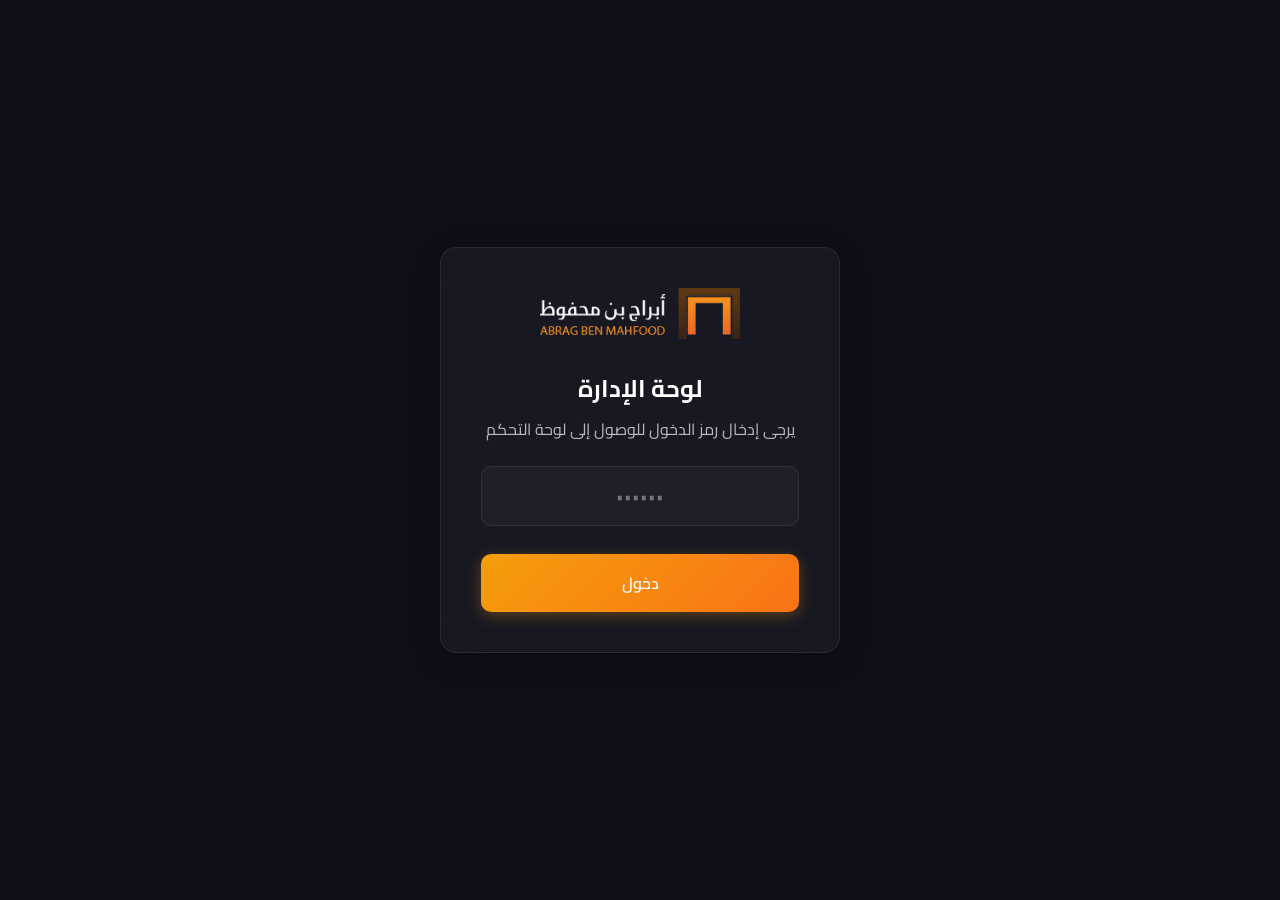
==== admin.html @ 4d121338 "first commit." ====
<!DOCTYPE html>
<html lang="ar" dir="rtl">
<head>
  <meta charset="UTF-8" />
  <meta name="viewport" content="width=device-width, initial-scale=1.0" />
  <title>لوحة الإدارة - الاقتراحات والشكاوى</title>
  <meta name="description" content="لوحة تحكم إدارة الاقتراحات والشكاوى" />
  <link rel="stylesheet" href="css/style.css" />
  <link rel="icon" href="data:image/svg+xml,<svg xmlns=%22http://www.w3.org/2000/svg%22 viewBox=%220 0 100 100%22><text y=%22.9em%22 font-size=%2290%22>⚙️</text></svg>" />
</head>
<body>
  <!-- Auth Gate -->
  <div class="auth-gate" id="authGate">
    <div class="glass auth-card">
      <img src="logo.png" alt="الشعار" class="logo" />
      <h2>لوحة الإدارة</h2>
      <p>يرجى إدخال رمز الدخول للوصول إلى لوحة التحكم</p>
      <input type="password" class="auth-input" id="accessCode" placeholder="••••••" maxlength="20" onkeydown="if(event.key==='Enter')checkAccess()" />
      <div id="authError" class="auth-error"></div>
      <button class="btn btn-primary" onclick="checkAccess()" style="width:100%;margin-top:16px">
        دخول
      </button>
    </div>
  </div>

  <!-- Admin Content -->
  <div class="admin-page" id="adminContent" style="display:none">
    <div class="animated-bg">
      <div class="orb"></div>
      <div class="orb"></div>
      <div class="orb"></div>
    </div>

    <div class="admin-header">
      <div class="admin-header-inner">
        <div style="display:flex;align-items:center;gap:12px">
          <img src="logo.png" alt="الشعار" class="logo" />
          <span class="admin-header-title">لوحة الإدارة</span>
        </div>
        <button class="btn btn-ghost" onclick="logout()">
          تسجيل خروج
        </button>
      </div>
    </div>

    <main class="admin-main">
      <!-- Stats -->
      <div class="stats-grid" id="statsGrid">
        <div class="stat-card total">
          <div class="stat-icon">📊</div>
          <div class="stat-number" id="statTotal">0</div>
          <div class="stat-label">المجموع الكلي</div>
        </div>
        <div class="stat-card complaints">
          <div class="stat-icon">⚠️</div>
          <div class="stat-number" id="statComplaints">0</div>
          <div class="stat-label">الشكاوى</div>
        </div>
        <div class="stat-card suggestions">
          <div class="stat-icon">💡</div>
          <div class="stat-number" id="statSuggestions">0</div>
          <div class="stat-label">الاقتراحات</div>
        </div>
      </div>

      <!-- Filters -->
      <div class="filters-bar" id="filtersBar">
        <button class="filter-btn active" data-filter="all" onclick="setFilter('all')">الكل</button>
        <button class="filter-btn" data-filter="1" onclick="setFilter('1')">الشكاوى</button>
        <button class="filter-btn" data-filter="2" onclick="setFilter('2')">الاقتراحات</button>
      </div>

      <!-- Submissions -->
      <div id="submissionsContainer">
        <div class="loading-state" id="loadingState">
          <div class="spinner spinner-lg" style="margin:0 auto 16px"></div>
          <p style="color:var(--text-muted)">جاري تحميل البيانات...</p>
        </div>
      </div>
    </main>
  </div>

  <script src="js/config.js"></script>
  <script>
    const ADMIN_CODE = 'admin123';
    let allFeeds = [];
    let currentFilter = 'all';

    function checkAccess() {
      const code = document.getElementById('accessCode').value;
      const errorEl = document.getElementById('authError');
      if (code === ADMIN_CODE) {
        document.getElementById('authGate').style.display = 'none';
        document.getElementById('adminContent').style.display = 'block';
        loadFeeds();
      } else {
        errorEl.textContent = '❌ رمز الدخول غير صحيح';
        setTimeout(() => errorEl.textContent = '', 3000);
      }
    }

    function logout() {
      document.getElementById('authGate').style.display = 'flex';
      document.getElementById('adminContent').style.display = 'none';
      document.getElementById('accessCode').value = '';
    }

    function setFilter(filter) {
      currentFilter = filter;
      document.querySelectorAll('.filter-btn').forEach(el => {
        el.classList.toggle('active', el.dataset.filter === filter);
      });
      renderSubmissions();
    }

    async function loadFeeds() {
      const container = document.getElementById('submissionsContainer');
      container.innerHTML = `
        <div class="loading-state" id="loadingState">
          <div class="spinner spinner-lg" style="margin:0 auto 16px"></div>
          <p style="color:var(--text-muted)">جاري تحميل البيانات...</p>
        </div>
      `;

      try {
        const result = await supabaseRPC('get_all_feeds', { p_type: null });
        if (result.code === 200) {
          allFeeds = result.data || [];
          renderStats();
          renderSubmissions();
        } else {
          container.innerHTML = `<div class="empty-state"><div class="empty-icon">⚠️</div><h3>خطأ في تحميل البيانات</h3><p>${result.message || 'حاول مرة أخرى'}</p></div>`;
        }
      } catch (err) {
        container.innerHTML = `<div class="empty-state"><div class="empty-icon">⚠️</div><h3>تعذر الاتصال بالخادم</h3><p>تحقق من اتصالك بالإنترنت وحاول مرة أخرى</p></div>`;
      }
    }

    function renderStats() {
      const total = allFeeds.length;
      const complaints = allFeeds.filter(f => f.type === 1).length;
      const suggestions = allFeeds.filter(f => f.type === 2).length;

      document.getElementById('statTotal').textContent = total;
      document.getElementById('statComplaints').textContent = complaints;
      document.getElementById('statSuggestions').textContent = suggestions;
    }

    function renderSubmissions() {
      const container = document.getElementById('submissionsContainer');
      let filtered = allFeeds;
      if (currentFilter !== 'all') {
        filtered = allFeeds.filter(f => f.type === parseInt(currentFilter));
      }

      if (filtered.length === 0) {
        const emptyMsg = currentFilter === 'all' ? 'لا توجد أي مشاركات بعد' : (currentFilter === '1' ? 'لا توجد شكاوى' : 'لا توجد اقتراحات');
        container.innerHTML = `
          <div class="empty-state">
            <div class="empty-icon">📭</div>
            <h3>${emptyMsg}</h3>
            <p>عندما يقوم المستخدمون بإرسال مشاركات، ستظهر هنا</p>
          </div>
        `;
        return;
      }

      container.innerHTML = '<div class="submissions-list" id="submissionsList"></div>';
      const list = document.getElementById('submissionsList');

      filtered.forEach(feed => {
        const date = new Date(feed.created_at).toLocaleDateString('ar-SA', {
          year: 'numeric', month: 'long', day: 'numeric',
          hour: '2-digit', minute: '2-digit'
        });
        const typeLabel = feed.type === 1 ? 'شكوى' : 'اقتراح';
        const badgeClass = feed.type === 1 ? 'badge-complaint' : 'badge-suggestion';
        const badgeIcon = feed.type === 1 ? '⚠️' : '💡';
        const shortId = feed.id ? feed.id.substring(0, 8) + '...' : '';

        const card = document.createElement('div');
        card.className = 'submission-card';
        card.innerHTML = `
          <div class="submission-header">
            <div style="display:flex;align-items:center;gap:8px;flex-wrap:wrap">
              <span class="badge ${badgeClass}">${badgeIcon} ${typeLabel}</span>
              <span class="submission-date">📅 ${date}</span>
            </div>
            <span class="submission-id">🆔 ${shortId}</span>
          </div>
          <div class="submission-content">${escapeHtml(feed.content)}</div>
        `;
        list.appendChild(card);
      });
    }

    function escapeHtml(text) {
      const div = document.createElement('div');
      div.textContent = text;
      return div.innerHTML;
    }
  </script>
</body>
</html>
---- css/style.css ----
@import url('https://fonts.googleapis.com/css2?family=Cairo:wght@300;400;500;600;700;800&family=Inter:wght@300;400;500;600;700&display=swap');

:root {
  --bg-primary: #0f0f1a;
  --bg-secondary: #1a1a2e;
  --bg-card: rgba(255, 255, 255, 0.04);
  --bg-card-hover: rgba(255, 255, 255, 0.08);
  --text-primary: #ffffff;
  --text-secondary: rgba(255, 255, 255, 0.7);
  --text-muted: rgba(255, 255, 255, 0.4);
  --gradient-primary: linear-gradient(135deg, #f59e0b, #f97316);
  --gradient-secondary: linear-gradient(135deg, #f97316, #ef4444);
  --gradient-dark: linear-gradient(135deg, #3e2723, #5d4037);
  --border-color: rgba(255, 255, 255, 0.08);
  --border-active: rgba(245, 158, 11, 0.5);
  --success: #10b981;
  --error: #ef4444;
  --warning: #f59e0b;
  --radius: 16px;
  --radius-sm: 10px;
  --radius-xs: 6px;
  --shadow: 0 8px 32px rgba(0, 0, 0, 0.3);
  --shadow-lg: 0 16px 48px rgba(0, 0, 0, 0.5);
  --transition: 0.3s cubic-bezier(0.4, 0, 0.2, 1);
}

*, *::before, *::after {
  margin: 0;
  padding: 0;
  box-sizing: border-box;
}

html {
  scroll-behavior: smooth;
}

body {
  font-family: 'Cairo', 'Inter', sans-serif;
  background: var(--bg-primary);
  color: var(--text-primary);
  min-height: 100vh;
  line-height: 1.6;
  direction: rtl;
}

body.en {
  direction: ltr;
  font-family: 'Inter', 'Cairo', sans-serif;
}

a {
  text-decoration: none;
  color: inherit;
}

/* ========== ANIMATED BACKGROUND ========== */
.animated-bg {
  position: fixed;
  top: 0;
  left: 0;
  right: 0;
  bottom: 0;
  overflow: hidden;
  z-index: -1;
  pointer-events: none;
}

.animated-bg .orb {
  position: absolute;
  border-radius: 50%;
  filter: blur(80px);
  opacity: 0.15;
  animation: orbFloat 20s ease-in-out infinite;
}

.animated-bg .orb:nth-child(1) {
  width: 400px;
  height: 400px;
  background: #f59e0b;
  top: -10%;
  right: -10%;
  animation-delay: 0s;
}

.animated-bg .orb:nth-child(2) {
  width: 300px;
  height: 300px;
  background: #f97316;
  bottom: -5%;
  left: -5%;
  animation-delay: -7s;
}

.animated-bg .orb:nth-child(3) {
  width: 250px;
  height: 250px;
  background: #ef4444;
  top: 50%;
  left: 50%;
  transform: translate(-50%, -50%);
  animation-delay: -14s;
}

@keyframes orbFloat {
  0%, 100% { transform: translate(0, 0) scale(1); }
  25% { transform: translate(50px, -50px) scale(1.1); }
  50% { transform: translate(-30px, 30px) scale(0.9); }
  75% { transform: translate(40px, 40px) scale(1.05); }
}

/* ========== GLASS CARD ========== */
.glass {
  background: var(--bg-card);
  backdrop-filter: blur(20px);
  -webkit-backdrop-filter: blur(20px);
  border: 1px solid var(--border-color);
  border-radius: var(--radius);
  box-shadow: var(--shadow);
}

/* ========== BUTTONS ========== */
.btn {
  display: inline-flex;
  align-items: center;
  justify-content: center;
  gap: 8px;
  padding: 14px 32px;
  border: none;
  border-radius: var(--radius-sm);
  font-family: inherit;
  font-size: 1rem;
  font-weight: 600;
  cursor: pointer;
  transition: var(--transition);
  position: relative;
  overflow: hidden;
}

.btn-primary {
  background: var(--gradient-primary);
  color: #fff;
  box-shadow: 0 4px 15px rgba(245, 158, 11, 0.3);
}

.btn-primary:hover {
  transform: translateY(-2px);
  box-shadow: 0 8px 25px rgba(245, 158, 11, 0.4);
}

.btn-primary:active {
  transform: translateY(0);
}

.btn-primary:disabled {
  opacity: 0.5;
  cursor: not-allowed;
  transform: none;
}

.btn-secondary {
  background: var(--bg-card);
  color: var(--text-primary);
  border: 1px solid var(--border-color);
}

.btn-secondary:hover {
  background: var(--bg-card-hover);
  border-color: var(--border-active);
}

.btn-ghost {
  background: transparent;
  color: var(--text-secondary);
  padding: 8px 16px;
}

.btn-ghost:hover {
  color: var(--text-primary);
  background: var(--bg-card);
}

/* ========== LOADING SPINNER ========== */
.spinner {
  width: 20px;
  height: 20px;
  border: 2px solid rgba(255, 255, 255, 0.3);
  border-top-color: #fff;
  border-radius: 50%;
  animation: spin 0.6s linear infinite;
}

.spinner-lg {
  width: 40px;
  height: 40px;
  border-width: 3px;
}

@keyframes spin {
  to { transform: rotate(360deg); }
}

/* ========== TOAST / NOTIFICATION ========== */
.toast-container {
  position: fixed;
  top: 24px;
  left: 50%;
  transform: translateX(-50%);
  z-index: 1000;
  display: flex;
  flex-direction: column;
  gap: 12px;
  align-items: center;
  pointer-events: none;
}

.toast {
  padding: 16px 24px;
  border-radius: var(--radius-sm);
  background: var(--bg-secondary);
  border: 1px solid var(--border-color);
  backdrop-filter: blur(20px);
  box-shadow: var(--shadow-lg);
  display: flex;
  align-items: center;
  gap: 12px;
  font-weight: 500;
  pointer-events: auto;
  animation: toastIn 0.4s cubic-bezier(0.4, 0, 0.2, 1);
  min-width: 300px;
  justify-content: center;
}

.toast.success {
  border-color: rgba(16, 185, 129, 0.4);
}

.toast.success .toast-icon {
  color: var(--success);
}

.toast.error {
  border-color: rgba(239, 68, 68, 0.4);
}

.toast.error .toast-icon {
  color: var(--error);
}

.toast-icon {
  font-size: 1.25rem;
  flex-shrink: 0;
}

@keyframes toastIn {
  from {
    opacity: 0;
    transform: translateY(-20px) scale(0.95);
  }
  to {
    opacity: 1;
    transform: translateY(0) scale(1);
  }
}

/* ========== MODAL ========== */
.modal-overlay {
  position: fixed;
  top: 0;
  left: 0;
  right: 0;
  bottom: 0;
  background: rgba(0, 0, 0, 0.7);
  backdrop-filter: blur(8px);
  display: flex;
  align-items: center;
  justify-content: center;
  z-index: 100;
  opacity: 0;
  visibility: hidden;
  transition: var(--transition);
}

.modal-overlay.active {
  opacity: 1;
  visibility: visible;
}

.modal {
  background: var(--bg-secondary);
  border: 1px solid var(--border-color);
  border-radius: var(--radius);
  padding: 40px;
  max-width: 480px;
  width: 90%;
  text-align: center;
  box-shadow: var(--shadow-lg);
  transform: scale(0.9);
  transition: var(--transition);
}

.modal-overlay.active .modal {
  transform: scale(1);
}

.modal-icon {
  width: 80px;
  height: 80px;
  border-radius: 50%;
  display: flex;
  align-items: center;
  justify-content: center;
  margin: 0 auto 20px;
  font-size: 2.5rem;
}

.modal-icon.success {
  background: rgba(16, 185, 129, 0.15);
  color: var(--success);
}

.modal h2 {
  font-size: 1.5rem;
  margin-bottom: 8px;
}

.modal p {
  color: var(--text-secondary);
  margin-bottom: 24px;
  font-size: 0.95rem;
}

/* ========== BADGES ========== */
.badge {
  display: inline-flex;
  align-items: center;
  gap: 6px;
  padding: 4px 12px;
  border-radius: 100px;
  font-size: 0.8rem;
  font-weight: 600;
}

.badge-complaint {
  background: rgba(239, 68, 68, 0.15);
  color: #fca5a5;
}

.badge-suggestion {
  background: rgba(16, 185, 129, 0.15);
  color: #6ee7b7;
}

/* ========== FORM ELEMENTS ========== */
.form-group {
  margin-bottom: 20px;
}

.form-label {
  display: block;
  font-weight: 600;
  margin-bottom: 8px;
  font-size: 0.9rem;
  color: var(--text-secondary);
}

.form-textarea {
  width: 100%;
  padding: 16px;
  background: rgba(255, 255, 255, 0.03);
  border: 1px solid var(--border-color);
  border-radius: var(--radius-sm);
  color: var(--text-primary);
  font-family: inherit;
  font-size: 1rem;
  resize: vertical;
  min-height: 140px;
  transition: var(--transition);
  outline: none;
}

.form-textarea:focus {
  border-color: var(--border-active);
  box-shadow: 0 0 0 3px rgba(245, 158, 11, 0.1);
  background: rgba(255, 255, 255, 0.05);
}

.form-textarea::placeholder {
  color: var(--text-muted);
}

.char-count {
  text-align: left;
  font-size: 0.8rem;
  color: var(--text-muted);
  margin-top: 6px;
}

.char-count.over {
  color: var(--error);
}

/* ========== TYPE TOGGLE ========== */
.type-toggle {
  display: flex;
  gap: 12px;
  margin-bottom: 24px;
}

.type-toggle .type-option {
  flex: 1;
  padding: 16px;
  border: 1px solid var(--border-color);
  border-radius: var(--radius-sm);
  background: rgba(255, 255, 255, 0.02);
  cursor: pointer;
  text-align: center;
  transition: var(--transition);
  font-family: inherit;
  font-weight: 600;
  color: var(--text-secondary);
  display: flex;
  flex-direction: column;
  align-items: center;
  gap: 8px;
}

.type-toggle .type-option .type-icon {
  font-size: 1.5rem;
  transition: var(--transition);
}

.type-toggle .type-option:hover {
  background: rgba(255, 255, 255, 0.05);
  border-color: rgba(255, 255, 255, 0.15);
}

.type-toggle .type-option.active {
  border-color: transparent;
  background: rgba(245, 158, 11, 0.1);
  color: var(--text-primary);
}

.type-toggle .type-option.active.complaint {
  background: rgba(239, 68, 68, 0.1);
  border-color: rgba(239, 68, 68, 0.3);
}

.type-toggle .type-option.active.suggestion {
  background: rgba(16, 185, 129, 0.1);
  border-color: rgba(16, 185, 129, 0.3);
}

/* ========== PUBLIC PAGE ========== */
.public-page {
  min-height: 100vh;
  display: flex;
  flex-direction: column;
  align-items: center;
  padding: 20px;
}

.public-header {
  text-align: center;
  padding: 40px 20px 20px;
}

.public-header .logo {
  max-width: 240px;
  height: auto;
  margin-bottom: 16px;
}

.public-header h1 {
  font-size: clamp(1.5rem, 4vw, 2rem);
  font-weight: 700;
  margin-bottom: 8px;
}

.public-header p {
  color: var(--text-secondary);
  font-size: clamp(0.9rem, 2vw, 1.05rem);
}

.public-form-container {
  width: 100%;
  max-width: 560px;
  margin: 20px auto;
}

.feedback-card {
  padding: 36px;
}

/* ========== ADMIN PAGE ========== */
.admin-page {
  min-height: 100vh;
}

.admin-header {
  background: rgba(15, 15, 26, 0.95);
  backdrop-filter: blur(20px);
  border-bottom: 1px solid var(--border-color);
  padding: 16px 24px;
  position: sticky;
  top: 0;
  z-index: 50;
}

.admin-header-inner {
  max-width: 1200px;
  margin: 0 auto;
  display: flex;
  align-items: center;
  justify-content: space-between;
}

.admin-header .logo {
  height: 40px;
  width: auto;
}

.admin-header-left {
  display: flex;
  align-items: center;
  gap: 16px;
}

.admin-header-title {
  font-size: 1.2rem;
  font-weight: 700;
}

.admin-main {
  max-width: 1200px;
  margin: 0 auto;
  padding: 32px 24px;
}

/* Stats */
.stats-grid {
  display: grid;
  grid-template-columns: repeat(auto-fit, minmax(200px, 1fr));
  gap: 16px;
  margin-bottom: 32px;
}

.stat-card {
  padding: 24px;
  border-radius: var(--radius-sm);
  background: var(--bg-card);
  border: 1px solid var(--border-color);
  transition: var(--transition);
}

.stat-card:hover {
  background: var(--bg-card-hover);
  transform: translateY(-2px);
}

.stat-card .stat-icon {
  font-size: 1.5rem;
  margin-bottom: 12px;
  display: inline-block;
}

.stat-card .stat-number {
  font-size: 2rem;
  font-weight: 800;
  line-height: 1.2;
}

.stat-card .stat-label {
  color: var(--text-secondary);
  font-size: 0.9rem;
  font-weight: 500;
}

.stat-card.total {
  border-color: rgba(245, 158, 11, 0.3);
}

.stat-card.complaints {
  border-color: rgba(239, 68, 68, 0.3);
}

.stat-card.suggestions {
  border-color: rgba(16, 185, 129, 0.3);
}

/* Filters */
.filters-bar {
  display: flex;
  gap: 12px;
  margin-bottom: 24px;
  flex-wrap: wrap;
}

.filter-btn {
  padding: 10px 20px;
  border: 1px solid var(--border-color);
  border-radius: 100px;
  background: transparent;
  color: var(--text-secondary);
  cursor: pointer;
  font-family: inherit;
  font-size: 0.9rem;
  font-weight: 500;
  transition: var(--transition);
}

.filter-btn:hover {
  color: var(--text-primary);
  background: var(--bg-card);
}

.filter-btn.active {
  background: var(--gradient-primary);
  border-color: transparent;
  color: #fff;
}

/* Submissions */
.submissions-list {
  display: flex;
  flex-direction: column;
  gap: 12px;
}

.submission-card {
  padding: 20px 24px;
  border-radius: var(--radius-sm);
  background: var(--bg-card);
  border: 1px solid var(--border-color);
  transition: var(--transition);
}

.submission-card:hover {
  background: var(--bg-card-hover);
  border-color: rgba(255, 255, 255, 0.12);
}

.submission-header {
  display: flex;
  align-items: center;
  justify-content: space-between;
  gap: 12px;
  margin-bottom: 8px;
  flex-wrap: wrap;
}

.submission-date {
  font-size: 0.82rem;
  color: var(--text-muted);
  display: flex;
  align-items: center;
  gap: 6px;
}

.submission-id {
  font-size: 0.75rem;
  color: var(--text-muted);
  font-family: 'Inter', monospace;
  letter-spacing: 0.5px;
}

.submission-content {
  font-size: 1rem;
  line-height: 1.7;
  color: var(--text-secondary);
}

/* Empty state */
.empty-state {
  text-align: center;
  padding: 60px 20px;
  color: var(--text-muted);
}

.empty-state .empty-icon {
  font-size: 3rem;
  margin-bottom: 16px;
  opacity: 0.5;
}

.empty-state h3 {
  font-size: 1.2rem;
  color: var(--text-secondary);
  margin-bottom: 8px;
}

/* Loading */
.loading-state {
  text-align: center;
  padding: 60px 20px;
}

/* Auth Gate */
.auth-gate {
  min-height: 100vh;
  display: flex;
  align-items: center;
  justify-content: center;
  padding: 20px;
}

.auth-card {
  padding: 40px;
  max-width: 400px;
  width: 100%;
  text-align: center;
}

.auth-card .logo {
  max-width: 200px;
  margin-bottom: 24px;
}

.auth-card h2 {
  margin-bottom: 8px;
}

.auth-card p {
  color: var(--text-secondary);
  margin-bottom: 24px;
}

.auth-input {
  width: 100%;
  padding: 14px 16px;
  background: rgba(255, 255, 255, 0.03);
  border: 1px solid var(--border-color);
  border-radius: var(--radius-sm);
  color: var(--text-primary);
  font-family: inherit;
  font-size: 1rem;
  text-align: center;
  outline: none;
  transition: var(--transition);
  direction: ltr;
}

.auth-input:focus {
  border-color: var(--border-active);
  box-shadow: 0 0 0 3px rgba(245, 158, 11, 0.1);
}

.auth-error {
  color: var(--error);
  font-size: 0.9rem;
  margin-top: 12px;
}

/* ========== RESPONSIVE ========== */
@media (max-width: 640px) {
  .public-page {
    padding: 12px;
  }

  .feedback-card {
    padding: 24px 20px;
  }

  .type-toggle {
    flex-direction: column;
    gap: 8px;
  }

  .admin-main {
    padding: 20px 12px;
  }

  .stats-grid {
    grid-template-columns: 1fr 1fr;
  }

  .admin-header-inner {
    flex-wrap: wrap;
    gap: 8px;
  }

  .modal {
    padding: 28px 20px;
  }

  .submission-header {
    flex-direction: column;
    align-items: flex-start;
  }

  .filters-bar {
    flex-wrap: nowrap;
    overflow-x: auto;
    padding-bottom: 4px;
    -webkit-overflow-scrolling: touch;
  }

  .filter-btn {
    white-space: nowrap;
    flex-shrink: 0;
  }
}

@media (max-width: 400px) {
  .stats-grid {
    grid-template-columns: 1fr;
  }

  .public-header .logo {
    max-width: 180px;
  }
}

/* ========== SCROLLBAR ========== */
::-webkit-scrollbar {
  width: 6px;
  height: 6px;
}

::-webkit-scrollbar-track {
  background: transparent;
}

::-webkit-scrollbar-thumb {
  background: rgba(255, 255, 255, 0.1);
  border-radius: 10px;
}

::-webkit-scrollbar-thumb:hover {
  background: rgba(255, 255, 255, 0.2);
}
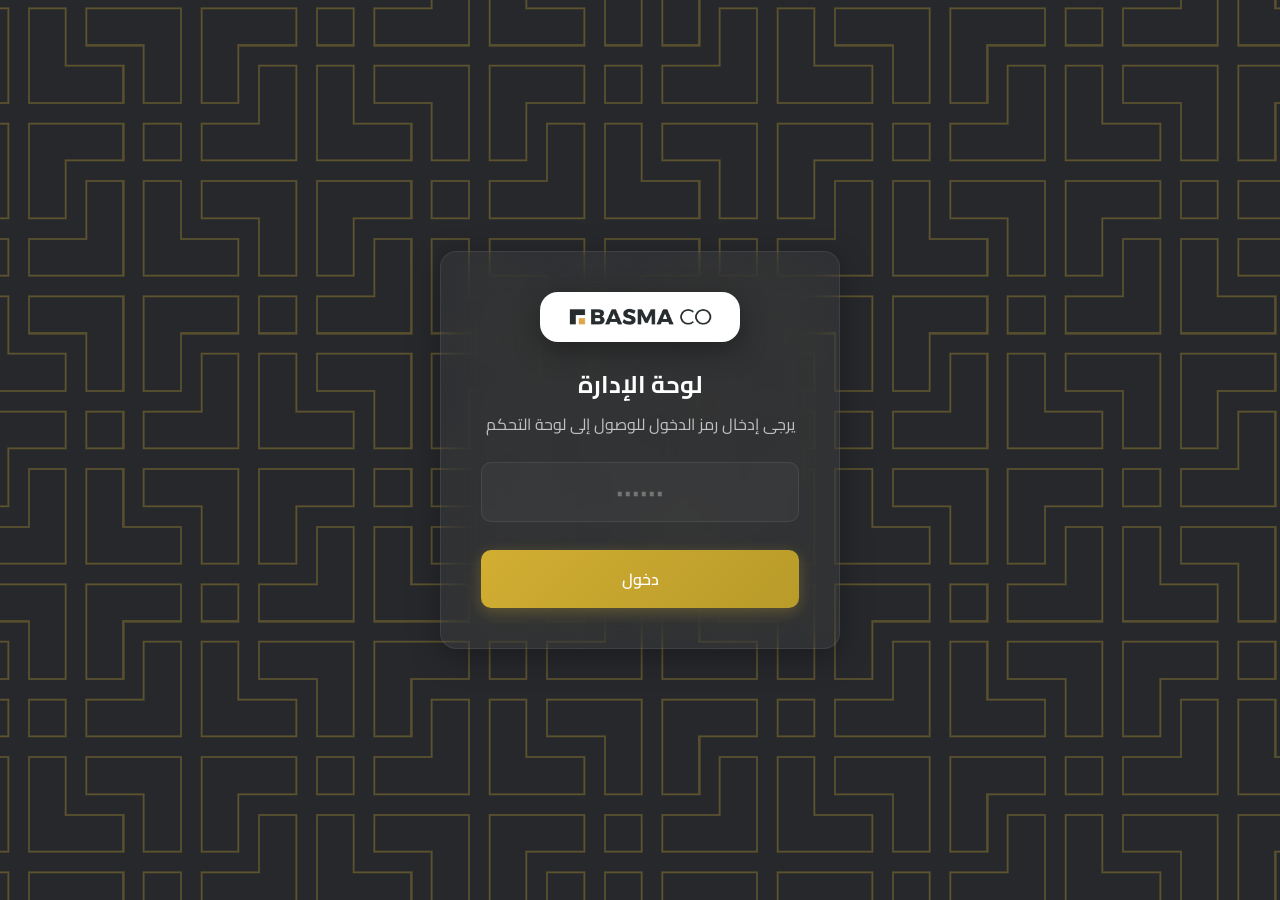
==== commit 3abfae2e: "fixed not go to admin page." ====
--- a/admin.html
+++ b/admin.html
@@ -3,16 +3,19 @@
 <head>
   <meta charset="UTF-8" />
   <meta name="viewport" content="width=device-width, initial-scale=1.0" />
-  <title>لوحة الإدارة - الاقتراحات والشكاوى</title>
-  <meta name="description" content="لوحة تحكم إدارة الاقتراحات والشكاوى" />
+  <title>لوحة الإدارة - الاقتراحات والملاحظات</title>
+  <meta name="description" content="لوحة تحكم إدارة الاقتراحات والملاحظات" />
   <link rel="stylesheet" href="css/style.css" />
   <link rel="icon" href="data:image/svg+xml,<svg xmlns=%22http://www.w3.org/2000/svg%22 viewBox=%220 0 100 100%22><text y=%22.9em%22 font-size=%2290%22>⚙️</text></svg>" />
+
 </head>
 <body>
   <!-- Auth Gate -->
   <div class="auth-gate" id="authGate">
     <div class="glass auth-card">
-      <img src="logo.png" alt="الشعار" class="logo" />
+      <div class="logo-box" style="margin:0 auto 24px;max-width:200px;width:100%">
+        <img src="logo.png" alt="الشعار" class="logo" />
+      </div>
       <h2>لوحة الإدارة</h2>
       <p>يرجى إدخال رمز الدخول للوصول إلى لوحة التحكم</p>
       <input type="password" class="auth-input" id="accessCode" placeholder="••••••" maxlength="20" onkeydown="if(event.key==='Enter')checkAccess()" />
@@ -34,12 +37,19 @@
     <div class="admin-header">
       <div class="admin-header-inner">
         <div style="display:flex;align-items:center;gap:12px">
-          <img src="logo.png" alt="الشعار" class="logo" />
+          <div class="logo-box logo-box-sm">
+            <img src="logo.png" alt="الشعار" class="logo" />
+          </div>
           <span class="admin-header-title">لوحة الإدارة</span>
         </div>
-        <button class="btn btn-ghost" onclick="logout()">
-          تسجيل خروج
-        </button>
+        <div style="display:flex;align-items:center;gap:8px">
+          <button class="btn btn-ghost" onclick="openSettings()">
+            ⚙️ الإعدادات
+          </button>
+          <button class="btn btn-ghost" onclick="logout()">
+            تسجيل خروج
+          </button>
+        </div>
       </div>
     </div>
 
@@ -54,7 +64,7 @@
         <div class="stat-card complaints">
           <div class="stat-icon">⚠️</div>
           <div class="stat-number" id="statComplaints">0</div>
-          <div class="stat-label">الشكاوى</div>
+          <div class="stat-label">الملاحظات</div>
         </div>
         <div class="stat-card suggestions">
           <div class="stat-icon">💡</div>
@@ -63,11 +73,44 @@
         </div>
       </div>
 
+      <!-- Export Actions -->
+      <div class="export-bar" id="exportBar">
+        <button class="btn btn-primary" onclick="exportPDF('all')">
+          <svg width="18" height="18" viewBox="0 0 24 24" fill="none" stroke="currentColor" stroke-width="2" stroke-linecap="round" stroke-linejoin="round"><path d="M14 2H6a2 2 0 0 0-2 2v16a2 2 0 0 0 2 2h12a2 2 0 0 0 2-2V8z"/><polyline points="14 2 14 8 20 8"/><line x1="16" y1="13" x2="8" y2="13"/><line x1="16" y1="17" x2="8" y2="17"/></svg>
+          PDF للكل
+        </button>
+        <button class="btn btn-secondary export-complaint" onclick="exportPDF(1)">
+          <svg width="18" height="18" viewBox="0 0 24 24" fill="none" stroke="currentColor" stroke-width="2" stroke-linecap="round" stroke-linejoin="round"><path d="M14 2H6a2 2 0 0 0-2 2v16a2 2 0 0 0 2 2h12a2 2 0 0 0 2-2V8z"/><polyline points="14 2 14 8 20 8"/><line x1="16" y1="13" x2="8" y2="13"/><line x1="16" y1="17" x2="8" y2="17"/></svg>
+          PDF الملاحظات
+        </button>
+        <button class="btn btn-secondary export-suggestion" onclick="exportPDF(2)">
+          <svg width="18" height="18" viewBox="0 0 24 24" fill="none" stroke="currentColor" stroke-width="2" stroke-linecap="round" stroke-linejoin="round"><path d="M14 2H6a2 2 0 0 0-2 2v16a2 2 0 0 0 2 2h12a2 2 0 0 0 2-2V8z"/><polyline points="14 2 14 8 20 8"/><line x1="16" y1="13" x2="8" y2="13"/><line x1="16" y1="17" x2="8" y2="17"/></svg>
+          PDF الاقتراحات
+        </button>
+        <button class="btn btn-secondary" onclick="printReport('all')">
+          <svg width="18" height="18" viewBox="0 0 24 24" fill="none" stroke="currentColor" stroke-width="2" stroke-linecap="round" stroke-linejoin="round"><polyline points="6 9 6 2 18 2 18 9"/><path d="M6 18H4a2 2 0 0 1-2-2v-5a2 2 0 0 1 2-2h16a2 2 0 0 1 2 2v5a2 2 0 0 1-2 2h-2"/><rect x="6" y="14" width="12" height="8"/></svg>
+          طباعة
+        </button>
+      </div>
+
       <!-- Filters -->
       <div class="filters-bar" id="filtersBar">
         <button class="filter-btn active" data-filter="all" onclick="setFilter('all')">الكل</button>
-        <button class="filter-btn" data-filter="1" onclick="setFilter('1')">الشكاوى</button>
+        <button class="filter-btn" data-filter="1" onclick="setFilter('1')">الملاحظات</button>
         <button class="filter-btn" data-filter="2" onclick="setFilter('2')">الاقتراحات</button>
+      </div>
+
+      <!-- Date Filter -->
+      <div class="date-filter-bar">
+        <div class="date-field">
+          <label for="filterFrom">من تاريخ</label>
+          <input type="date" id="filterFrom" onchange="applyDateFilter()" />
+        </div>
+        <div class="date-field">
+          <label for="filterTo">إلى تاريخ</label>
+          <input type="date" id="filterTo" onchange="applyDateFilter()" />
+        </div>
+        <button class="filter-btn date-clear" onclick="clearDateFilter()">✕ مسح الفلترة</button>
       </div>
 
       <!-- Submissions -->
@@ -80,19 +123,61 @@
     </main>
   </div>
 
+  <!-- Settings Modal -->
+  <div class="modal-overlay" id="settingsModal">
+    <div class="modal" style="text-align:right;max-width:520px">
+      <h2 style="margin-bottom:20px">⚙️ الإعدادات</h2>
+
+      <div class="form-group">
+        <label class="form-label">البريد الإلكتروني للإشعارات</label>
+        <input type="email" class="auth-input" id="settingEmail" placeholder="admin@example.com" style="text-align:right;direction:rtl" />
+      </div>
+
+      <div class="form-group">
+        <label class="form-label">حالة الإشعارات</label>
+        <div style="display:flex;align-items:center;gap:12px;margin-top:4px">
+          <button class="toggle-btn" id="toggleNotif" onclick="toggleNotifications()">
+            <span class="toggle-slider"></span>
+          </button>
+          <span id="toggleLabel" style="font-size:0.9rem;color:var(--text-secondary)">مفعلة</span>
+        </div>
+      </div>
+
+      <div style="display:flex;gap:12px;margin-top:24px">
+        <button class="btn btn-primary" onclick="saveSettings()" style="flex:1">💾 حفظ</button>
+        <button class="btn btn-secondary" onclick="closeSettings()">إلغاء</button>
+      </div>
+
+      <div id="settingsStatus" style="margin-top:12px;font-size:0.9rem;text-align:center"></div>
+    </div>
+  </div>
+
+  <!-- Hidden Report Container for PDF/Print -->
+  <div id="reportContainer" style="display:none"></div>
+
   <script src="js/config.js"></script>
   <script>
     const ADMIN_CODE = 'admin123';
     let allFeeds = [];
     let currentFilter = 'all';
 
+    // Auto-login check
+    if (localStorage.getItem('admin_logged_in') === 'true') {
+      showAdmin();
+    }
+
+    function showAdmin() {
+      document.getElementById('authGate').style.display = 'none';
+      document.getElementById('adminContent').style.display = 'block';
+      loadFeeds();
+    }
+
     function checkAccess() {
       const code = document.getElementById('accessCode').value;
       const errorEl = document.getElementById('authError');
       if (code === ADMIN_CODE) {
-        document.getElementById('authGate').style.display = 'none';
-        document.getElementById('adminContent').style.display = 'block';
-        loadFeeds();
+        localStorage.setItem('admin_logged_in', 'true');
+        showAdmin();
       } else {
         errorEl.textContent = '❌ رمز الدخول غير صحيح';
         setTimeout(() => errorEl.textContent = '', 3000);
@@ -100,6 +185,7 @@
     }
 
     function logout() {
+      localStorage.removeItem('admin_logged_in');
       document.getElementById('authGate').style.display = 'flex';
       document.getElementById('adminContent').style.display = 'none';
       document.getElementById('accessCode').value = '';
@@ -107,16 +193,53 @@
 
     function setFilter(filter) {
       currentFilter = filter;
-      document.querySelectorAll('.filter-btn').forEach(el => {
+      document.querySelectorAll('.filter-btn[data-filter]').forEach(el => {
         el.classList.toggle('active', el.dataset.filter === filter);
       });
       renderSubmissions();
     }
 
+    function getDateFilter() {
+      const from = document.getElementById('filterFrom').value;
+      const to = document.getElementById('filterTo').value;
+      return {
+        from: from ? new Date(from).getTime() : null,
+        to: to ? new Date(to + 'T23:59:59').getTime() : null,
+      };
+    }
+
+    function isDateFilterActive() {
+      const d = getDateFilter();
+      return d.from !== null || d.to !== null;
+    }
+
+    function filterFeedsByDate(list) {
+      const d = getDateFilter();
+      if (d.from === null && d.to === null) return list;
+      return list.filter(f => {
+        const t = new Date(f.created_at).getTime();
+        if (d.from !== null && t < d.from) return false;
+        if (d.to !== null && t > d.to) return false;
+        return true;
+      });
+    }
+
+    function applyDateFilter() {
+      renderStats();
+      renderSubmissions();
+    }
+
+    function clearDateFilter() {
+      document.getElementById('filterFrom').value = '';
+      document.getElementById('filterTo').value = '';
+      renderStats();
+      renderSubmissions();
+    }
+
     async function loadFeeds() {
       const container = document.getElementById('submissionsContainer');
       container.innerHTML = `
-        <div class="loading-state" id="loadingState">
+        <div class="loading-state">
           <div class="spinner spinner-lg" style="margin:0 auto 16px"></div>
           <p style="color:var(--text-muted)">جاري تحميل البيانات...</p>
         </div>
@@ -137,9 +260,10 @@
     }
 
     function renderStats() {
-      const total = allFeeds.length;
-      const complaints = allFeeds.filter(f => f.type === 1).length;
-      const suggestions = allFeeds.filter(f => f.type === 2).length;
+      const scoped = filterFeedsByDate(allFeeds);
+      const total = scoped.length;
+      const complaints = scoped.filter(f => f.type === 1).length;
+      const suggestions = scoped.filter(f => f.type === 2).length;
 
       document.getElementById('statTotal').textContent = total;
       document.getElementById('statComplaints').textContent = complaints;
@@ -150,11 +274,16 @@
       const container = document.getElementById('submissionsContainer');
       let filtered = allFeeds;
       if (currentFilter !== 'all') {
-        filtered = allFeeds.filter(f => f.type === parseInt(currentFilter));
-      }
+        filtered = filtered.filter(f => f.type === parseInt(currentFilter));
+      }
+      filtered = filterFeedsByDate(filtered);
 
       if (filtered.length === 0) {
-        const emptyMsg = currentFilter === 'all' ? 'لا توجد أي مشاركات بعد' : (currentFilter === '1' ? 'لا توجد شكاوى' : 'لا توجد اقتراحات');
+        let emptyMsg;
+        if (currentFilter === '1') emptyMsg = 'لا توجد ملاحظات';
+        else if (currentFilter === '2') emptyMsg = 'لا توجد اقتراحات';
+        else if (isDateFilterActive()) emptyMsg = 'لا توجد مشاركات في هذه الفترة';
+        else emptyMsg = 'لا توجد أي مشاركات بعد';
         container.innerHTML = `
           <div class="empty-state">
             <div class="empty-icon">📭</div>
@@ -168,25 +297,32 @@
       container.innerHTML = '<div class="submissions-list" id="submissionsList"></div>';
       const list = document.getElementById('submissionsList');
 
+      const now = Date.now();
+      const oneDay = 24 * 60 * 60 * 1000;
+
       filtered.forEach(feed => {
         const date = new Date(feed.created_at).toLocaleDateString('ar-SA', {
           year: 'numeric', month: 'long', day: 'numeric',
           hour: '2-digit', minute: '2-digit'
         });
-        const typeLabel = feed.type === 1 ? 'شكوى' : 'اقتراح';
+        const typeLabel = feed.type === 1 ? 'ملاحظة' : 'اقتراح';
         const badgeClass = feed.type === 1 ? 'badge-complaint' : 'badge-suggestion';
         const badgeIcon = feed.type === 1 ? '⚠️' : '💡';
         const shortId = feed.id ? feed.id.substring(0, 8) + '...' : '';
+        const isNew = now - new Date(feed.created_at).getTime() < oneDay;
 
         const card = document.createElement('div');
-        card.className = 'submission-card';
+        card.className = 'submission-card' + (isNew ? ' submission-new' : '');
         card.innerHTML = `
           <div class="submission-header">
             <div style="display:flex;align-items:center;gap:8px;flex-wrap:wrap">
               <span class="badge ${badgeClass}">${badgeIcon} ${typeLabel}</span>
               <span class="submission-date">📅 ${date}</span>
             </div>
-            <span class="submission-id">🆔 ${shortId}</span>
+            <div style="display:flex;align-items:center;gap:8px">
+              ${isNew ? '<span class="badge badge-new">🆕 جديد</span>' : ''}
+              <span class="submission-id">🆔 ${shortId}</span>
+            </div>
           </div>
           <div class="submission-content">${escapeHtml(feed.content)}</div>
         `;
@@ -199,6 +335,203 @@
       div.textContent = text;
       return div.innerHTML;
     }
+
+    // ==================== PDF & PRINT ====================
+
+    function getFilteredData(type) {
+      if (type === 'all') return filterFeedsByDate(allFeeds);
+      return filterFeedsByDate(allFeeds).filter(f => f.type === type);
+    }
+
+    function getReportTitle(type) {
+      if (type === 'all') return 'تقرير الاقتراحات والملاحظات';
+      if (type === 1) return 'تقرير الملاحظات';
+      if (type === 2) return 'تقرير الاقتراحات';
+      return '';
+    }
+
+    function getReportFileName(type) {
+      const date = new Date().toISOString().slice(0, 10);
+      if (type === 'all') return `تقرير_الاقتراحات_والملاحظات_${date}`;
+      if (type === 1) return `تقرير_الملاحظات_${date}`;
+      if (type === 2) return `تقرير_الاقتراحات_${date}`;
+      return `تقرير_${date}`;
+    }
+
+    function formatDate(dateStr) {
+      const d = new Date(dateStr);
+      return d.toLocaleDateString('ar-SA', {
+        year: 'numeric', month: 'long', day: 'numeric',
+        hour: '2-digit', minute: '2-digit'
+      });
+    }
+
+    function buildReportHTML(type) {
+      const data = getFilteredData(type);
+      const title = getReportTitle(type);
+      const now = new Date();
+      const dateStr = formatDate(now);
+
+      const complaints = data.filter(f => f.type === 1).length;
+      const suggestions = data.filter(f => f.type === 2).length;
+
+      let rows = '';
+      if (data.length === 0) {
+        rows = '<tr><td colspan="4" style="text-align:center;padding:40px;color:#888">لا توجد بيانات لعرضها</td></tr>';
+      } else {
+        data.forEach((feed, i) => {
+          const typeTxt = feed.type === 1 ? 'ملاحظة' : 'اقتراح';
+          const typeColor = feed.type === 1 ? '#ef4444' : '#10b981';
+          const content = escapeHtml(feed.content);
+          rows += `
+            <tr>
+              <td style="text-align:center;padding:12px 10px;border-bottom:1px solid #eee;font-weight:600;color:#555">${i + 1}</td>
+              <td style="padding:12px 10px;border-bottom:1px solid #eee;color:#333;line-height:1.7">${content}</td>
+              <td style="text-align:center;padding:12px 10px;border-bottom:1px solid #eee">
+                <span style="display:inline-block;padding:4px 14px;border-radius:100px;font-size:0.82rem;font-weight:600;background:${typeColor}15;color:${typeColor}">${typeTxt}</span>
+              </td>
+              <td style="text-align:center;padding:12px 10px;border-bottom:1px solid #eee;color:#777;font-size:0.85rem;white-space:nowrap">${formatDate(feed.created_at)}</td>
+            </tr>
+          `;
+        });
+      }
+
+      return `
+        <!DOCTYPE html>
+        <html dir="rtl">
+        <head>
+          <meta charset="UTF-8" />
+          <title>${title}</title>
+          <style>
+            @import url('https://fonts.googleapis.com/css2?family=Cairo:wght@300;400;500;600;700;800&display=swap');
+            * { margin: 0; padding: 0; box-sizing: border-box; }
+            body { font-family: 'Cairo', 'Segoe UI', sans-serif; direction: rtl; background: #fff; color: #222; }
+            .report { max-width: 210mm; margin: 0 auto; padding: 30px 35px; }
+            .report-header { display: flex; align-items: center; justify-content: space-between; padding-bottom: 20px; border-bottom: 3px solid #d2ae32; margin-bottom: 24px; }
+            .report-logo { height: 50px; }
+            .report-title-area { text-align: left; }
+            .report-title { font-size: 1.5rem; font-weight: 800; color: #26282c; }
+            .report-date { font-size: 0.85rem; color: #888; margin-top: 4px; }
+            .report-summary { display: flex; gap: 16px; margin-bottom: 28px; }
+            .summary-item { flex: 1; padding: 16px 20px; border-radius: 10px; border: 1px solid #e5e7eb; text-align: center; background: #fafafa; }
+            .summary-item .num { font-size: 1.8rem; font-weight: 800; line-height: 1.3; }
+            .summary-item .lbl { font-size: 0.85rem; color: #666; font-weight: 500; }
+            .summary-item.total .num { color: #d2ae32; }
+            .summary-item.complaints .num { color: #ef4444; }
+            .summary-item.suggestions .num { color: #10b981; }
+            table { width: 100%; border-collapse: collapse; margin-top: 8px; }
+            th { background: linear-gradient(135deg, #d2ae32, #b89b2a); color: #fff; padding: 14px 10px; font-weight: 600; font-size: 0.9rem; }
+            th:first-child { border-radius: 0 8px 8px 0; }
+            th:last-child { border-radius: 8px 0 0 8px; }
+            tr:nth-child(even) { background: #f9fafb; }
+            .report-footer { margin-top: 32px; padding-top: 16px; border-top: 1px solid #e5e7eb; text-align: center; font-size: 0.8rem; color: #aaa; }
+            @media print {
+              body { padding: 0; }
+              .report { padding: 20px; }
+              th { background: #d2ae32 !important; -webkit-print-color-adjust: exact; print-color-adjust: exact; }
+              .summary-item { -webkit-print-color-adjust: exact; print-color-adjust: exact; }
+              tr:nth-child(even) { background: #f9fafb !important; -webkit-print-color-adjust: exact; print-color-adjust: exact; }
+            }
+          </style>
+        </head>
+        <body>
+          <div class="report">
+            <div class="report-header">
+              <img src="logo.png" class="report-logo" />
+              <div class="report-title-area">
+                <div class="report-title">${title}</div>
+                <div class="report-date">تاريخ التقرير: ${dateStr}</div>
+              </div>
+            </div>
+            <div class="report-summary">
+              <div class="summary-item total"><div class="num">${data.length}</div><div class="lbl">المجموع الكلي</div></div>
+              <div class="summary-item complaints"><div class="num">${complaints}</div><div class="lbl">الملاحظات</div></div>
+              <div class="summary-item suggestions"><div class="num">${suggestions}</div><div class="lbl">الاقتراحات</div></div>
+            </div>
+            <table>
+              <thead><tr><th style="width:50px">#</th><th>المحتوى</th><th style="width:100px">النوع</th><th style="width:160px">التاريخ</th></tr></thead>
+              <tbody>${rows}</tbody>
+            </table>
+            <div class="report-footer">تم إنشاء هذا التقرير تلقائياً - جميع الحقوق محفوظة © ${now.getFullYear()}</div>
+          </div>
+        </body>
+        </html>
+      `;
+    }
+
+    function exportPDF(type) {
+      var container = document.getElementById('reportContainer');
+      container.innerHTML = buildReportHTML(type);
+      container.style.display = 'block';
+      setTimeout(function () {
+        window.print();
+        container.style.display = 'none';
+        container.innerHTML = '';
+      }, 500);
+    }
+
+    function printReport(type) {
+      const container = document.getElementById('reportContainer');
+      container.innerHTML = buildReportHTML(type);
+      container.style.display = 'block';
+      setTimeout(() => {
+        window.print();
+        container.style.display = 'none';
+        container.innerHTML = '';
+      }, 300);
+    }
+
+    // ==================== SETTINGS ====================
+
+    let settingsData = {};
+
+    function openSettings() {
+      loadSettings();
+      document.getElementById('settingsModal').classList.add('active');
+    }
+
+    function closeSettings() {
+      document.getElementById('settingsModal').classList.remove('active');
+      document.getElementById('settingsStatus').textContent = '';
+    }
+
+    async function loadSettings() {
+      const result = await supabaseRPC('get_settings');
+      if (result.code === 200) {
+        settingsData = result.data || {};
+        document.getElementById('settingEmail').value = settingsData.notification_email || '';
+        const enabled = settingsData.notifications_enabled !== 'false';
+        document.getElementById('toggleNotif').classList.toggle('active', enabled);
+        document.getElementById('toggleLabel').textContent = enabled ? 'مفعلة' : 'متوقفة';
+      }
+    }
+
+    function toggleNotifications() {
+      const btn = document.getElementById('toggleNotif');
+      btn.classList.toggle('active');
+      const enabled = btn.classList.contains('active');
+      document.getElementById('toggleLabel').textContent = enabled ? 'مفعلة' : 'متوقفة';
+    }
+
+    async function saveSettings() {
+      const email = document.getElementById('settingEmail').value.trim();
+      const enabled = document.getElementById('toggleNotif').classList.contains('active');
+      const status = document.getElementById('settingsStatus');
+      status.textContent = '⏳ جاري الحفظ...';
+
+      // Save both settings
+      const r1 = await supabaseRPC('update_setting', { p_key: 'notification_email', p_value: email });
+      const r2 = await supabaseRPC('update_setting', { p_key: 'notifications_enabled', p_value: enabled ? 'true' : 'false' });
+
+      if (r1.code === 200 && r2.code === 200) {
+        status.textContent = '✅ تم حفظ الإعدادات بنجاح';
+        settingsData.notification_email = email;
+        settingsData.notifications_enabled = enabled ? 'true' : 'false';
+        setTimeout(() => { status.textContent = ''; closeSettings(); }, 1500);
+      } else {
+        status.textContent = '❌ فشل في حفظ الإعدادات';
+      }
+    }
   </script>
 </body>
 </html>
--- a/css/style.css
+++ b/css/style.css
@@ -1,21 +1,24 @@
 @import url('https://fonts.googleapis.com/css2?family=Cairo:wght@300;400;500;600;700;800&family=Inter:wght@300;400;500;600;700&display=swap');
 
 :root {
-  --bg-primary: #0f0f1a;
-  --bg-secondary: #1a1a2e;
+  --primary: #d2ae32;
+  --primary-dark: #b89b2a;
+  --yellow: #facc15;
+  --bg-primary: #26282c;
+  --bg-secondary: #272c2f;
   --bg-card: rgba(255, 255, 255, 0.04);
   --bg-card-hover: rgba(255, 255, 255, 0.08);
   --text-primary: #ffffff;
   --text-secondary: rgba(255, 255, 255, 0.7);
   --text-muted: rgba(255, 255, 255, 0.4);
-  --gradient-primary: linear-gradient(135deg, #f59e0b, #f97316);
-  --gradient-secondary: linear-gradient(135deg, #f97316, #ef4444);
-  --gradient-dark: linear-gradient(135deg, #3e2723, #5d4037);
+  --gradient-primary: linear-gradient(135deg, #d2ae32, #b89b2a);
+  --gradient-secondary: linear-gradient(135deg, #b89b2a, #8a7420);
+  --gradient-dark: linear-gradient(135deg, #2b2d31, #363a3f);
   --border-color: rgba(255, 255, 255, 0.08);
-  --border-active: rgba(245, 158, 11, 0.5);
+  --border-active: rgba(210, 174, 50, 0.5);
   --success: #10b981;
   --error: #ef4444;
-  --warning: #f59e0b;
+  --warning: #d2ae32;
   --radius: 16px;
   --radius-sm: 10px;
   --radius-xs: 6px;
@@ -36,7 +39,12 @@
 
 body {
   font-family: 'Cairo', 'Inter', sans-serif;
-  background: var(--bg-primary);
+  background-color: var(--bg-primary);
+  background-image: url('../img/pattern-black.png');
+  background-repeat: repeat;
+  background-size: 3000px 3000px;
+  background-position: 0 0;
+  background-attachment: fixed;
   color: var(--text-primary);
   min-height: 100vh;
   line-height: 1.6;
@@ -76,7 +84,7 @@
 .animated-bg .orb:nth-child(1) {
   width: 400px;
   height: 400px;
-  background: #f59e0b;
+  background: #d2ae32;
   top: -10%;
   right: -10%;
   animation-delay: 0s;
@@ -85,7 +93,7 @@
 .animated-bg .orb:nth-child(2) {
   width: 300px;
   height: 300px;
-  background: #f97316;
+  background: #b89b2a;
   bottom: -5%;
   left: -5%;
   animation-delay: -7s;
@@ -94,7 +102,7 @@
 .animated-bg .orb:nth-child(3) {
   width: 250px;
   height: 250px;
-  background: #ef4444;
+  background: #facc15;
   top: 50%;
   left: 50%;
   transform: translate(-50%, -50%);
@@ -139,12 +147,12 @@
 .btn-primary {
   background: var(--gradient-primary);
   color: #fff;
-  box-shadow: 0 4px 15px rgba(245, 158, 11, 0.3);
+  box-shadow: 0 4px 15px rgba(210, 174, 50, 0.3);
 }
 
 .btn-primary:hover {
   transform: translateY(-2px);
-  box-shadow: 0 8px 25px rgba(245, 158, 11, 0.4);
+  box-shadow: 0 8px 25px rgba(210, 174, 50, 0.4);
 }
 
 .btn-primary:active {
@@ -260,6 +268,42 @@
     opacity: 1;
     transform: translateY(0) scale(1);
   }
+}
+
+/* ========== TOGGLE SWITCH ========== */
+.toggle-btn {
+  position: relative;
+  width: 52px;
+  height: 28px;
+  background: rgba(255, 255, 255, 0.15);
+  border: 1px solid var(--border-color);
+  border-radius: 100px;
+  cursor: pointer;
+  transition: var(--transition);
+  padding: 0;
+  flex-shrink: 0;
+}
+
+.toggle-btn.active {
+  background: rgba(16, 185, 129, 0.3);
+  border-color: rgba(16, 185, 129, 0.5);
+}
+
+.toggle-btn .toggle-slider {
+  position: absolute;
+  top: 2px;
+  right: 2px;
+  width: 22px;
+  height: 22px;
+  background: #fff;
+  border-radius: 50%;
+  transition: var(--transition);
+  box-shadow: 0 1px 4px rgba(0, 0, 0, 0.3);
+}
+
+.toggle-btn.active .toggle-slider {
+  right: 26px;
+  background: #10b981;
 }
 
 /* ========== MODAL ========== */
@@ -348,6 +392,27 @@
 .badge-suggestion {
   background: rgba(16, 185, 129, 0.15);
   color: #6ee7b7;
+}
+
+.badge-new {
+  background: rgba(210, 174, 50, 0.2);
+  color: #facc15;
+  animation: pulseNew 2s ease-in-out infinite;
+}
+
+@keyframes pulseNew {
+  0%, 100% { opacity: 1; }
+  50% { opacity: 0.6; }
+}
+
+.submission-new {
+  border-color: rgba(210, 174, 50, 0.3);
+  background: rgba(210, 174, 50, 0.04);
+}
+
+.submission-new:hover {
+  border-color: rgba(210, 174, 50, 0.5);
+  background: rgba(210, 174, 50, 0.08);
 }
 
 /* ========== FORM ELEMENTS ========== */
@@ -380,7 +445,7 @@
 
 .form-textarea:focus {
   border-color: var(--border-active);
-  box-shadow: 0 0 0 3px rgba(245, 158, 11, 0.1);
+  box-shadow: 0 0 0 3px rgba(210, 174, 50, 0.1);
   background: rgba(255, 255, 255, 0.05);
 }
 
@@ -436,7 +501,7 @@
 
 .type-toggle .type-option.active {
   border-color: transparent;
-  background: rgba(245, 158, 11, 0.1);
+  background: rgba(210, 174, 50, 0.1);
   color: var(--text-primary);
 }
 
@@ -450,45 +515,292 @@
   border-color: rgba(16, 185, 129, 0.3);
 }
 
+/* ========== LOGO BOX (white card, like basma-ye) ========== */
+.logo-box {
+  display: inline-flex;
+  align-items: center;
+  justify-content: center;
+  background: #ffffff;
+  border-radius: 18px;
+  padding: 14px 26px;
+  box-shadow: 0 8px 28px rgba(0, 0, 0, 0.35);
+}
+
+.logo-box.logo-box-sm {
+  padding: 8px 14px;
+  border-radius: 12px;
+}
+
+.logo-box .logo {
+  width: auto;
+  max-width: 100%;
+  height: auto;
+  display: block;
+}
+
+.logo-box.logo-box-sm .logo {
+  height: 30px;
+  width: auto;
+}
+
 /* ========== PUBLIC PAGE ========== */
 .public-page {
   min-height: 100vh;
+  overflow-x: hidden;
+}
+
+/* ========== HERO ========== */
+.hero-section {
+  min-height: 100vh;
   display: flex;
   flex-direction: column;
   align-items: center;
-  padding: 20px;
-}
-
-.public-header {
+  justify-content: center;
   text-align: center;
-  padding: 40px 20px 20px;
-}
-
-.public-header .logo {
-  max-width: 240px;
+  padding: 40px 20px 80px;
+  position: relative;
+}
+
+.hero-logo {
+  margin-bottom: 28px;
+  max-width: 300px;
+  width: 100%;
+  animation: heroFadeIn 0.8s cubic-bezier(0.4, 0, 0.2, 1) both;
+}
+
+.hero-logo .logo {
+  max-width: 230px;
   height: auto;
+}
+
+.hero-title {
+  font-size: clamp(2.4rem, 6vw, 3.6rem);
+  font-weight: 800;
   margin-bottom: 16px;
-}
-
-.public-header h1 {
+  background: linear-gradient(135deg, #facc15, #d2ae32, #b89b2a);
+  -webkit-background-clip: text;
+  -webkit-text-fill-color: transparent;
+  background-clip: text;
+  filter: drop-shadow(0 4px 24px rgba(210, 174, 50, 0.25));
+  animation: heroFadeIn 0.8s cubic-bezier(0.4, 0, 0.2, 1) 0.15s both;
+}
+
+.hero-subtitle {
+  color: var(--text-secondary);
+  font-size: clamp(1rem, 2.4vw, 1.25rem);
+  font-weight: 500;
+  margin-bottom: 36px;
+  line-height: 1.8;
+  animation: heroFadeIn 0.8s cubic-bezier(0.4, 0, 0.2, 1) 0.3s both;
+}
+
+.hero-cta {
+  font-size: 1.15rem;
+  padding: 16px 44px;
+  border-radius: 100px;
+  animation: heroFadeIn 0.8s cubic-bezier(0.4, 0, 0.2, 1) 0.45s both;
+}
+
+.hero-cta svg {
+  flex-shrink: 0;
+}
+
+@keyframes heroFadeIn {
+  from {
+    opacity: 0;
+    transform: translateY(24px);
+  }
+  to {
+    opacity: 1;
+    transform: translateY(0);
+  }
+}
+
+/* ========== SCROLL INDICATOR ========== */
+.scroll-indicator {
+  position: absolute;
+  bottom: 28px;
+  left: 50%;
+  transform: translateX(-50%);
+  animation: bounce 2s ease-in-out infinite;
+}
+
+.scroll-indicator .mouse {
+  width: 26px;
+  height: 44px;
+  border: 2px solid rgba(210, 174, 50, 0.6);
+  border-radius: 20px;
+  display: flex;
+  justify-content: center;
+  padding-top: 7px;
+}
+
+.scroll-indicator .scroller {
+  width: 4px;
+  height: 10px;
+  border-radius: 4px;
+  background: var(--primary);
+  animation: scroller 2s ease-in-out infinite;
+}
+
+@keyframes scroller {
+  0% { transform: translateY(0); opacity: 1; }
+  70% { transform: translateY(14px); opacity: 0; }
+  100% { transform: translateY(0); opacity: 0; }
+}
+
+@keyframes bounce {
+  0%, 100% { transform: translateX(-50%) translateY(0); }
+  50% { transform: translateX(-50%) translateY(-8px); }
+}
+
+/* ========== SECTION HEADER (gold lines) ========== */
+.section-header {
+  display: flex;
+  align-items: center;
+  justify-content: center;
+  gap: 16px;
+  margin-bottom: 32px;
+}
+
+.section-header .line {
+  width: 48px;
+  height: 2px;
+  background: linear-gradient(90deg, transparent, var(--primary));
+  border-radius: 2px;
+}
+
+.section-header .line:last-child {
+  background: linear-gradient(90deg, var(--primary), transparent);
+}
+
+.section-header .section-title {
   font-size: clamp(1.5rem, 4vw, 2rem);
+  font-weight: 800;
+  white-space: nowrap;
+  background: linear-gradient(135deg, #d2ae32, #b89b2a);
+  -webkit-background-clip: text;
+  -webkit-text-fill-color: transparent;
+  background-clip: text;
+}
+
+/* ========== CONTENT SECTIONS ========== */
+.content-section {
+  width: 100%;
+  max-width: 620px;
+  margin: 0 auto;
+  padding: 40px 20px 60px;
+}
+
+.about-card {
+  padding: 36px 40px;
+  position: relative;
+  overflow: hidden;
+  text-align: center;
+}
+
+.about-card::before {
+  content: '';
+  position: absolute;
+  top: 0;
+  left: 0;
+  right: 0;
+  height: 3px;
+  background: linear-gradient(90deg, #d2ae32, #facc15, #b89b2a);
+}
+
+.about-card h2 {
+  font-size: 1.35rem;
   font-weight: 700;
-  margin-bottom: 8px;
-}
-
-.public-header p {
-  color: var(--text-secondary);
-  font-size: clamp(0.9rem, 2vw, 1.05rem);
-}
-
-.public-form-container {
-  width: 100%;
-  max-width: 560px;
-  margin: 20px auto;
+  margin-bottom: 14px;
+  background: linear-gradient(135deg, #d2ae32, #b89b2a);
+  -webkit-background-clip: text;
+  -webkit-text-fill-color: transparent;
+  background-clip: text;
+}
+
+.about-card p {
+  color: var(--text-secondary);
+  line-height: 2;
+  font-size: 1rem;
+  margin: 0;
 }
 
 .feedback-card {
   padding: 36px;
+  position: relative;
+  overflow: hidden;
+}
+
+.feedback-card::before {
+  content: '';
+  position: absolute;
+  top: 0;
+  left: 0;
+  right: 0;
+  height: 3px;
+  background: linear-gradient(90deg, #d2ae32, #facc15, #b89b2a);
+}
+
+/* ========== FOOTER ========== */
+.site-footer {
+  border-top: 1px solid var(--border-color);
+  padding: 36px 20px;
+  margin-top: 20px;
+}
+
+.footer-inner {
+  max-width: 620px;
+  margin: 0 auto;
+  display: flex;
+  flex-direction: column;
+  align-items: center;
+  gap: 10px;
+  text-align: center;
+}
+
+.footer-inner p {
+  color: var(--text-primary);
+  font-weight: 700;
+  font-size: 1rem;
+  margin: 4px 0 0;
+}
+
+.footer-contact {
+  display: flex;
+  flex-direction: column;
+  align-items: center;
+  gap: 10px;
+  margin-top: 8px;
+}
+
+.contact-item {
+  display: flex;
+  align-items: center;
+  gap: 10px;
+  color: var(--text-secondary);
+  font-size: 0.95rem;
+  direction: ltr;
+}
+
+.contact-item svg {
+  color: var(--primary);
+  flex-shrink: 0;
+}
+
+.contact-item a {
+  color: var(--text-secondary);
+  transition: var(--transition);
+}
+
+.contact-item a:hover {
+  color: var(--primary);
+}
+
+.footer-copy {
+  color: var(--text-muted);
+  font-size: 0.82rem;
+  margin-top: 6px;
 }
 
 /* ========== ADMIN PAGE ========== */
@@ -514,9 +826,8 @@
   justify-content: space-between;
 }
 
-.admin-header .logo {
-  height: 40px;
-  width: auto;
+.admin-header .logo-box {
+  height: auto;
 }
 
 .admin-header-left {
@@ -528,6 +839,10 @@
 .admin-header-title {
   font-size: 1.2rem;
   font-weight: 700;
+  background: linear-gradient(135deg, #d2ae32, #b89b2a);
+  -webkit-background-clip: text;
+  -webkit-text-fill-color: transparent;
+  background-clip: text;
 }
 
 .admin-main {
@@ -576,7 +891,7 @@
 }
 
 .stat-card.total {
-  border-color: rgba(245, 158, 11, 0.3);
+  border-color: rgba(210, 174, 50, 0.3);
 }
 
 .stat-card.complaints {
@@ -587,7 +902,63 @@
   border-color: rgba(16, 185, 129, 0.3);
 }
 
-/* Filters */
+/* ========== EXPORT BAR ========== */
+.export-bar {
+  display: flex;
+  gap: 12px;
+  margin-bottom: 20px;
+  flex-wrap: wrap;
+}
+
+.export-bar .btn {
+  font-size: 0.88rem;
+  padding: 10px 20px;
+}
+
+.export-bar .btn svg {
+  flex-shrink: 0;
+}
+
+.export-complaint {
+  border-color: rgba(239, 68, 68, 0.3) !important;
+  color: #fca5a5 !important;
+}
+
+.export-complaint:hover {
+  background: rgba(239, 68, 68, 0.1) !important;
+  border-color: rgba(239, 68, 68, 0.5) !important;
+}
+
+.export-suggestion {
+  border-color: rgba(16, 185, 129, 0.3) !important;
+  color: #6ee7b7 !important;
+}
+
+.export-suggestion:hover {
+  background: rgba(16, 185, 129, 0.1) !important;
+  border-color: rgba(16, 185, 129, 0.5) !important;
+}
+
+/* ========== PRINT STYLES ========== */
+@media print {
+  body * {
+    visibility: hidden;
+  }
+  #reportContainer,
+  #reportContainer * {
+    visibility: visible;
+  }
+  #reportContainer {
+    display: block !important;
+    position: absolute;
+    left: 0;
+    top: 0;
+    width: 100%;
+    background: #fff;
+  }
+}
+
+/* ========== FILTERS ========== */
 .filters-bar {
   display: flex;
   gap: 12px;
@@ -619,6 +990,56 @@
   color: #fff;
 }
 
+/* ========== DATE FILTER ========== */
+.date-filter-bar {
+  display: flex;
+  align-items: flex-end;
+  gap: 12px;
+  margin-bottom: 24px;
+  flex-wrap: wrap;
+}
+
+.date-field {
+  display: flex;
+  flex-direction: column;
+  gap: 6px;
+}
+
+.date-field label {
+  font-size: 0.8rem;
+  color: var(--text-secondary);
+  font-weight: 500;
+}
+
+.date-field input[type="date"] {
+  padding: 10px 14px;
+  background: rgba(255, 255, 255, 0.03);
+  border: 1px solid var(--border-color);
+  border-radius: 10px;
+  color: var(--text-primary);
+  font-family: inherit;
+  font-size: 0.9rem;
+  outline: none;
+  color-scheme: dark;
+  transition: var(--transition);
+  min-height: 42px;
+}
+
+.date-field input[type="date"]:focus {
+  border-color: var(--border-active);
+  box-shadow: 0 0 0 3px rgba(210, 174, 50, 0.1);
+}
+
+.date-clear {
+  color: var(--error) !important;
+  border-color: rgba(239, 68, 68, 0.3) !important;
+  margin-bottom: 0;
+}
+
+.date-clear:hover {
+  background: rgba(239, 68, 68, 0.1) !important;
+}
+
 /* Submissions */
 .submissions-list {
   display: flex;
@@ -710,9 +1131,10 @@
   text-align: center;
 }
 
-.auth-card .logo {
+.auth-card .logo-box {
+  margin: 0 auto 24px;
   max-width: 200px;
-  margin-bottom: 24px;
+  width: 100%;
 }
 
 .auth-card h2 {
@@ -741,7 +1163,7 @@
 
 .auth-input:focus {
   border-color: var(--border-active);
-  box-shadow: 0 0 0 3px rgba(245, 158, 11, 0.1);
+  box-shadow: 0 0 0 3px rgba(210, 174, 50, 0.1);
 }
 
 .auth-error {
@@ -752,12 +1174,24 @@
 
 /* ========== RESPONSIVE ========== */
 @media (max-width: 640px) {
-  .public-page {
-    padding: 12px;
-  }
-
   .feedback-card {
     padding: 24px 20px;
+  }
+
+  .about-card {
+    padding: 28px 22px;
+  }
+
+  .content-section {
+    padding: 30px 14px 50px;
+  }
+
+  .hero-section {
+    padding: 40px 16px 80px;
+  }
+
+  .section-header .line {
+    width: 28px;
   }
 
   .type-toggle {
@@ -805,8 +1239,8 @@
     grid-template-columns: 1fr;
   }
 
-  .public-header .logo {
-    max-width: 180px;
+  .hero-logo .logo {
+    max-width: 170px;
   }
 }
 
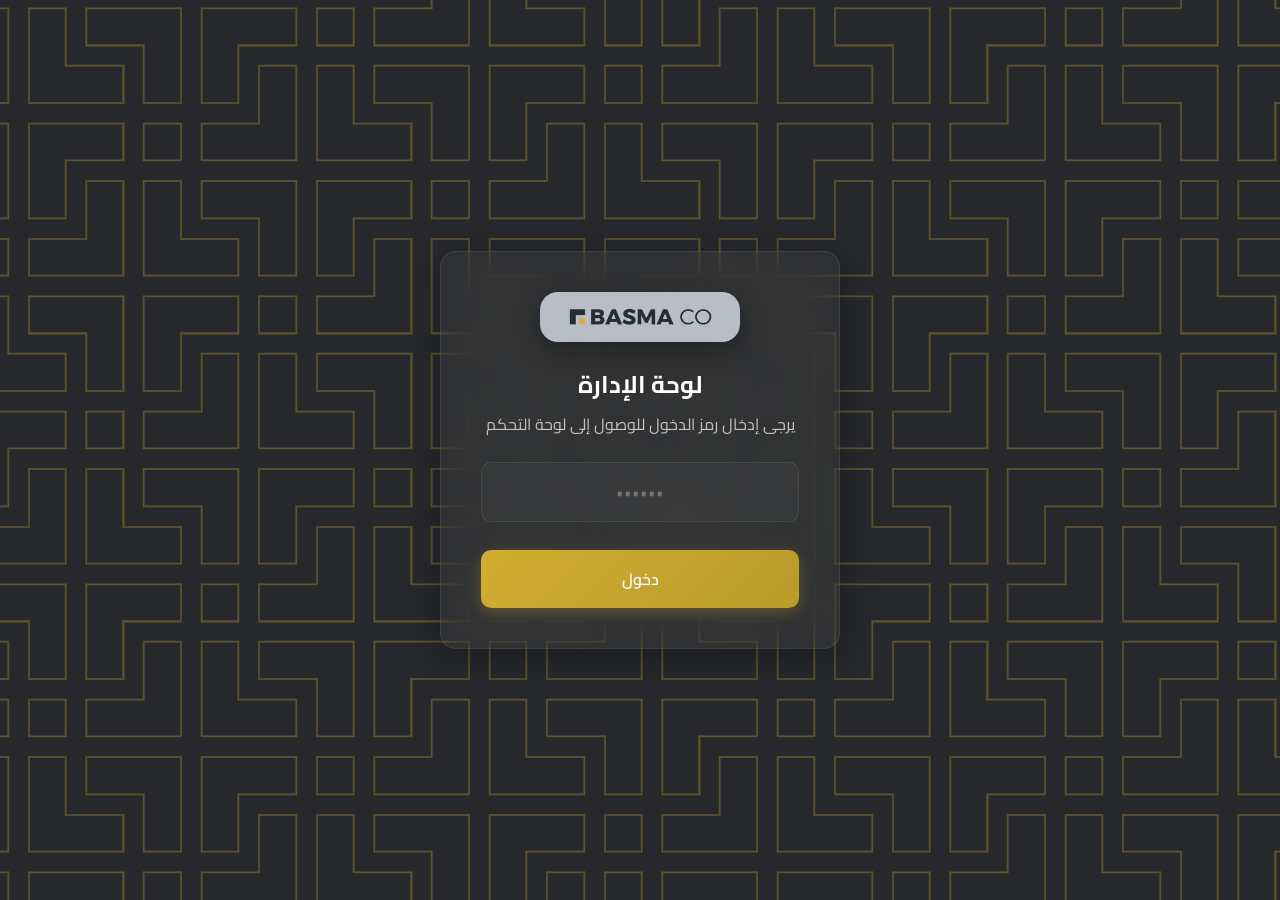
==== commit 1c7c1a51: "add name and phone fields." ====
--- a/admin.html
+++ b/admin.html
@@ -325,6 +325,11 @@
             </div>
           </div>
           <div class="submission-content">${escapeHtml(feed.content)}</div>
+          ${feed.name || feed.phone ? `
+          <div class="submission-meta">
+            ${feed.name ? `<span>👤 ${escapeHtml(feed.name)}</span>` : ''}
+            ${feed.phone ? `<span>📱 ${escapeHtml(feed.phone)}</span>` : ''}
+          </div>` : ''}
         `;
         list.appendChild(card);
       });
@@ -377,16 +382,20 @@
 
       let rows = '';
       if (data.length === 0) {
-        rows = '<tr><td colspan="4" style="text-align:center;padding:40px;color:#888">لا توجد بيانات لعرضها</td></tr>';
+        rows = '<tr><td colspan="6" style="text-align:center;padding:40px;color:#888">لا توجد بيانات لعرضها</td></tr>';
       } else {
         data.forEach((feed, i) => {
           const typeTxt = feed.type === 1 ? 'ملاحظة' : 'اقتراح';
           const typeColor = feed.type === 1 ? '#ef4444' : '#10b981';
           const content = escapeHtml(feed.content);
+          const name = escapeHtml(feed.name || '—');
+          const phone = escapeHtml(feed.phone || '—');
           rows += `
             <tr>
               <td style="text-align:center;padding:12px 10px;border-bottom:1px solid #eee;font-weight:600;color:#555">${i + 1}</td>
               <td style="padding:12px 10px;border-bottom:1px solid #eee;color:#333;line-height:1.7">${content}</td>
+              <td style="text-align:center;padding:12px 10px;border-bottom:1px solid #eee;color:#555;font-size:0.85rem;white-space:nowrap">${name}</td>
+              <td style="text-align:center;padding:12px 10px;border-bottom:1px solid #eee;color:#555;font-size:0.85rem;white-space:nowrap">${phone}</td>
               <td style="text-align:center;padding:12px 10px;border-bottom:1px solid #eee">
                 <span style="display:inline-block;padding:4px 14px;border-radius:100px;font-size:0.82rem;font-weight:600;background:${typeColor}15;color:${typeColor}">${typeTxt}</span>
               </td>
@@ -449,7 +458,7 @@
               <div class="summary-item suggestions"><div class="num">${suggestions}</div><div class="lbl">الاقتراحات</div></div>
             </div>
             <table>
-              <thead><tr><th style="width:50px">#</th><th>المحتوى</th><th style="width:100px">النوع</th><th style="width:160px">التاريخ</th></tr></thead>
+              <thead><tr><th style="width:40px">#</th><th>المحتوى</th><th style="width:110px">الاسم</th><th style="width:110px">رقم الجوال</th><th style="width:90px">النوع</th><th style="width:150px">التاريخ</th></tr></thead>
               <tbody>${rows}</tbody>
             </table>
             <div class="report-footer">تم إنشاء هذا التقرير تلقائياً - جميع الحقوق محفوظة © ${now.getFullYear()}</div>
--- a/css/style.css
+++ b/css/style.css
@@ -420,12 +420,61 @@
   margin-bottom: 20px;
 }
 
+.form-row {
+  display: grid;
+  grid-template-columns: 1fr 1fr;
+  gap: 14px;
+}
+
 .form-label {
   display: block;
   font-weight: 600;
   margin-bottom: 8px;
   font-size: 0.9rem;
   color: var(--text-secondary);
+}
+
+.optional-badge {
+  display: inline-block;
+  font-size: 0.68rem;
+  font-weight: 500;
+  color: var(--text-muted);
+  background: rgba(255, 255, 255, 0.06);
+  border: 1px solid var(--border-color);
+  padding: 1px 9px;
+  border-radius: 100px;
+  margin-inline-start: 6px;
+  vertical-align: middle;
+}
+
+.form-input {
+  width: 100%;
+  padding: 14px 16px;
+  background: rgba(255, 255, 255, 0.03);
+  border: 1px solid var(--border-color);
+  border-radius: var(--radius-sm);
+  color: var(--text-primary);
+  font-family: inherit;
+  font-size: 1rem;
+  transition: var(--transition);
+  outline: none;
+}
+
+.form-input:focus {
+  border-color: var(--border-active);
+  box-shadow: 0 0 0 3px rgba(210, 174, 50, 0.1);
+  background: rgba(255, 255, 255, 0.05);
+}
+
+.form-input::placeholder {
+  color: var(--text-muted);
+}
+
+.form-note {
+  font-size: 0.78rem;
+  color: var(--text-muted);
+  text-align: center;
+  margin: -6px 0 18px;
 }
 
 .form-textarea {
@@ -520,7 +569,7 @@
   display: inline-flex;
   align-items: center;
   justify-content: center;
-  background: #ffffff;
+  background: #b9bec6;
   border-radius: 18px;
   padding: 14px 26px;
   box-shadow: 0 8px 28px rgba(0, 0, 0, 0.35);
@@ -862,13 +911,16 @@
 .stat-card {
   padding: 24px;
   border-radius: var(--radius-sm);
-  background: var(--bg-card);
-  border: 1px solid var(--border-color);
+  background: rgba(44, 47, 52, 0.9);
+  backdrop-filter: blur(12px);
+  -webkit-backdrop-filter: blur(12px);
+  border: 1px solid rgba(255, 255, 255, 0.12);
+  box-shadow: 0 4px 16px rgba(0, 0, 0, 0.2);
   transition: var(--transition);
 }
 
 .stat-card:hover {
-  background: var(--bg-card-hover);
+  background: rgba(52, 56, 62, 0.95);
   transform: translateY(-2px);
 }
 
@@ -1050,14 +1102,17 @@
 .submission-card {
   padding: 20px 24px;
   border-radius: var(--radius-sm);
-  background: var(--bg-card);
-  border: 1px solid var(--border-color);
+  background: rgba(44, 47, 52, 0.9);
+  backdrop-filter: blur(12px);
+  -webkit-backdrop-filter: blur(12px);
+  border: 1px solid rgba(255, 255, 255, 0.12);
+  box-shadow: 0 4px 16px rgba(0, 0, 0, 0.2);
   transition: var(--transition);
 }
 
 .submission-card:hover {
-  background: var(--bg-card-hover);
-  border-color: rgba(255, 255, 255, 0.12);
+  background: rgba(52, 56, 62, 0.95);
+  border-color: rgba(255, 255, 255, 0.2);
 }
 
 .submission-header {
@@ -1088,6 +1143,27 @@
   font-size: 1rem;
   line-height: 1.7;
   color: var(--text-secondary);
+}
+
+.submission-meta {
+  display: flex;
+  flex-wrap: wrap;
+  gap: 12px;
+  margin-top: 12px;
+  padding-top: 10px;
+  border-top: 1px dashed var(--border-color);
+  font-size: 0.82rem;
+  color: var(--text-muted);
+}
+
+.submission-meta span {
+  display: flex;
+  align-items: center;
+  gap: 5px;
+  background: rgba(255, 255, 255, 0.04);
+  border: 1px solid var(--border-color);
+  padding: 3px 10px;
+  border-radius: 100px;
 }
 
 /* Empty state */
@@ -1199,6 +1275,10 @@
     gap: 8px;
   }
 
+  .form-row {
+    grid-template-columns: 1fr;
+  }
+
   .admin-main {
     padding: 20px 12px;
   }
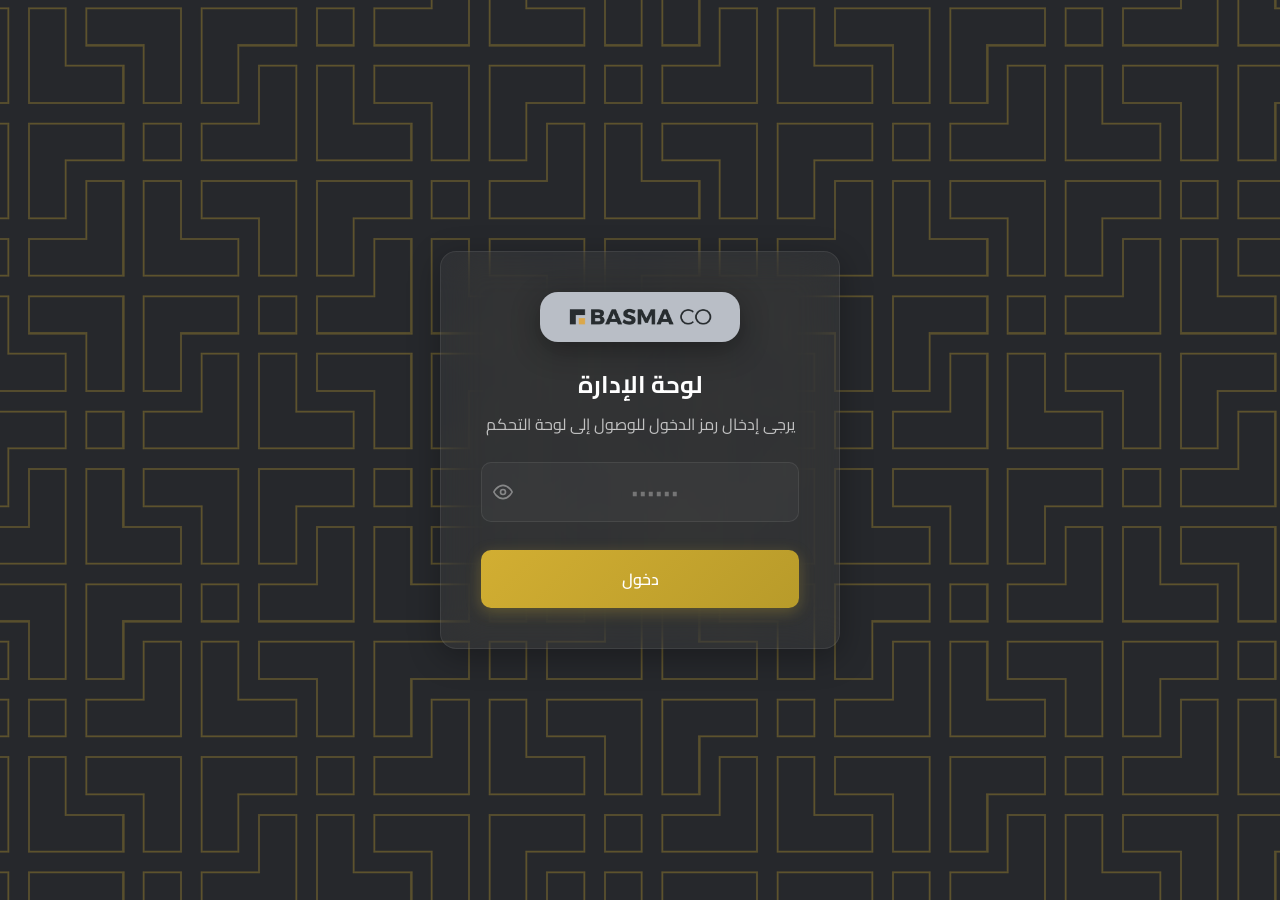
==== commit 066b9f07: "un allow to send plus 5 notes at a day for user." ====
--- a/admin.html
+++ b/admin.html
@@ -18,7 +18,13 @@
       </div>
       <h2>لوحة الإدارة</h2>
       <p>يرجى إدخال رمز الدخول للوصول إلى لوحة التحكم</p>
-      <input type="password" class="auth-input" id="accessCode" placeholder="••••••" maxlength="20" onkeydown="if(event.key==='Enter')checkAccess()" />
+      <div class="password-field">
+        <input type="password" class="auth-input" id="accessCode" placeholder="••••••" maxlength="20" onkeydown="if(event.key==='Enter')checkAccess()" />
+        <button type="button" class="password-toggle" onclick="togglePassword('accessCode', this)" aria-label="إظهار/إخفاء كلمة المرور" tabindex="-1">
+          <svg class="eye-open" width="20" height="20" viewBox="0 0 24 24" fill="none" stroke="currentColor" stroke-width="2" stroke-linecap="round" stroke-linejoin="round"><path d="M1 12s4-8 11-8 11 8 11 8-4 8-11 8-11-8-11-8z"/><circle cx="12" cy="12" r="3"/></svg>
+          <svg class="eye-closed" width="20" height="20" viewBox="0 0 24 24" fill="none" stroke="currentColor" stroke-width="2" stroke-linecap="round" stroke-linejoin="round"><path d="M17.94 17.94A10.07 10.07 0 0 1 12 20c-7 0-11-8-11-8a18.45 18.45 0 0 1 5.06-5.94M9.9 4.24A9.12 9.12 0 0 1 12 4c7 0 11 8 11 8a18.5 18.5 0 0 1-2.16 3.19m-6.72-1.07a3 3 0 1 1-4.24-4.24"/><line x1="1" y1="1" x2="23" y2="23"/></svg>
+        </button>
+      </div>
       <div id="authError" class="auth-error"></div>
       <button class="btn btn-primary" onclick="checkAccess()" style="width:100%;margin-top:16px">
         دخول
@@ -125,7 +131,7 @@
 
   <!-- Settings Modal -->
   <div class="modal-overlay" id="settingsModal">
-    <div class="modal" style="text-align:right;max-width:520px">
+    <div class="modal modal-scroll" style="text-align:right;max-width:520px">
       <h2 style="margin-bottom:20px">⚙️ الإعدادات</h2>
 
       <div class="form-group">
@@ -143,6 +149,46 @@
         </div>
       </div>
 
+      <hr style="border:none;border-top:1px solid var(--border-color);margin:24px 0" />
+
+      <h3 style="font-size:1rem;margin-bottom:16px">🔑 تغيير كلمة المرور</h3>
+
+      <div class="form-group">
+        <label class="form-label">كلمة المرور الحالية</label>
+        <div class="password-field">
+          <input type="password" class="auth-input" id="curPassword" placeholder="••••••" style="text-align:right;direction:ltr" autocomplete="current-password" />
+          <button type="button" class="password-toggle" onclick="togglePassword('curPassword', this)" aria-label="إظهار/إخفاء كلمة المرور" tabindex="-1">
+            <svg class="eye-open" width="20" height="20" viewBox="0 0 24 24" fill="none" stroke="currentColor" stroke-width="2" stroke-linecap="round" stroke-linejoin="round"><path d="M1 12s4-8 11-8 11 8 11 8-4 8-11 8-11-8-11-8z"/><circle cx="12" cy="12" r="3"/></svg>
+            <svg class="eye-closed" width="20" height="20" viewBox="0 0 24 24" fill="none" stroke="currentColor" stroke-width="2" stroke-linecap="round" stroke-linejoin="round"><path d="M17.94 17.94A10.07 10.07 0 0 1 12 20c-7 0-11-8-11-8a18.45 18.45 0 0 1 5.06-5.94M9.9 4.24A9.12 9.12 0 0 1 12 4c7 0 11 8 11 8a18.5 18.5 0 0 1-2.16 3.19m-6.72-1.07a3 3 0 1 1-4.24-4.24"/><line x1="1" y1="1" x2="23" y2="23"/></svg>
+          </button>
+        </div>
+      </div>
+
+      <div class="form-group">
+        <label class="form-label">كلمة المرور الجديدة</label>
+        <div class="password-field">
+          <input type="password" class="auth-input" id="newPassword" placeholder="6 أحرف على الأقل" style="text-align:right;direction:ltr" autocomplete="new-password" />
+          <button type="button" class="password-toggle" onclick="togglePassword('newPassword', this)" aria-label="إظهار/إخفاء كلمة المرور" tabindex="-1">
+            <svg class="eye-open" width="20" height="20" viewBox="0 0 24 24" fill="none" stroke="currentColor" stroke-width="2" stroke-linecap="round" stroke-linejoin="round"><path d="M1 12s4-8 11-8 11 8 11 8-4 8-11 8-11-8-11-8z"/><circle cx="12" cy="12" r="3"/></svg>
+            <svg class="eye-closed" width="20" height="20" viewBox="0 0 24 24" fill="none" stroke="currentColor" stroke-width="2" stroke-linecap="round" stroke-linejoin="round"><path d="M17.94 17.94A10.07 10.07 0 0 1 12 20c-7 0-11-8-11-8a18.45 18.45 0 0 1 5.06-5.94M9.9 4.24A9.12 9.12 0 0 1 12 4c7 0 11 8 11 8a18.5 18.5 0 0 1-2.16 3.19m-6.72-1.07a3 3 0 1 1-4.24-4.24"/><line x1="1" y1="1" x2="23" y2="23"/></svg>
+          </button>
+        </div>
+      </div>
+
+      <div class="form-group">
+        <label class="form-label">تأكيد كلمة المرور الجديدة</label>
+        <div class="password-field">
+          <input type="password" class="auth-input" id="confirmPassword" placeholder="••••••" style="text-align:right;direction:ltr" autocomplete="new-password" />
+          <button type="button" class="password-toggle" onclick="togglePassword('confirmPassword', this)" aria-label="إظهار/إخفاء كلمة المرور" tabindex="-1">
+            <svg class="eye-open" width="20" height="20" viewBox="0 0 24 24" fill="none" stroke="currentColor" stroke-width="2" stroke-linecap="round" stroke-linejoin="round"><path d="M1 12s4-8 11-8 11 8 11 8-4 8-11 8-11-8-11-8z"/><circle cx="12" cy="12" r="3"/></svg>
+            <svg class="eye-closed" width="20" height="20" viewBox="0 0 24 24" fill="none" stroke="currentColor" stroke-width="2" stroke-linecap="round" stroke-linejoin="round"><path d="M17.94 17.94A10.07 10.07 0 0 1 12 20c-7 0-11-8-11-8a18.45 18.45 0 0 1 5.06-5.94M9.9 4.24A9.12 9.12 0 0 1 12 4c7 0 11 8 11 8a18.5 18.5 0 0 1-2.16 3.19m-6.72-1.07a3 3 0 1 1-4.24-4.24"/><line x1="1" y1="1" x2="23" y2="23"/></svg>
+          </button>
+        </div>
+      </div>
+
+      <button class="btn btn-secondary" onclick="changeAdminPassword()" style="width:100%">تغيير كلمة المرور</button>
+      <div id="passwordStatus" style="margin-top:12px;font-size:0.9rem;text-align:center"></div>
+
       <div style="display:flex;gap:12px;margin-top:24px">
         <button class="btn btn-primary" onclick="saveSettings()" style="flex:1">💾 حفظ</button>
         <button class="btn btn-secondary" onclick="closeSettings()">إلغاء</button>
@@ -157,7 +203,7 @@
 
   <script src="js/config.js"></script>
   <script>
-    const ADMIN_CODE = 'admin123';
+    const ADMIN_CODE = null;
     let allFeeds = [];
     let currentFilter = 'all';
 
@@ -175,13 +221,31 @@
     function checkAccess() {
       const code = document.getElementById('accessCode').value;
       const errorEl = document.getElementById('authError');
-      if (code === ADMIN_CODE) {
-        localStorage.setItem('admin_logged_in', 'true');
-        showAdmin();
-      } else {
-        errorEl.textContent = '❌ رمز الدخول غير صحيح';
-        setTimeout(() => errorEl.textContent = '', 3000);
-      }
+
+      if (!code) return;
+
+      supabaseRPC('verify_admin_password', { p_password: code })
+        .then(result => {
+          if (result.code === 200 && result.valid) {
+            localStorage.setItem('admin_logged_in', 'true');
+            showAdmin();
+          } else {
+            errorEl.textContent = '❌ رمز الدخول غير صحيح';
+            setTimeout(() => errorEl.textContent = '', 3000);
+          }
+        })
+        .catch(() => {
+          errorEl.textContent = '❌ تعذر الاتصال بالخادم. حاول مرة أخرى';
+          setTimeout(() => errorEl.textContent = '', 3000);
+        });
+    }
+
+    function togglePassword(inputId, btn) {
+      const input = document.getElementById(inputId);
+      const show = input.type === 'password';
+      input.type = show ? 'text' : 'password';
+      btn.classList.toggle('shown', show);
+      input.focus();
     }
 
     function logout() {
@@ -502,6 +566,10 @@
     function closeSettings() {
       document.getElementById('settingsModal').classList.remove('active');
       document.getElementById('settingsStatus').textContent = '';
+      document.getElementById('passwordStatus').textContent = '';
+      document.getElementById('curPassword').value = '';
+      document.getElementById('newPassword').value = '';
+      document.getElementById('confirmPassword').value = '';
     }
 
     async function loadSettings() {
@@ -541,6 +609,49 @@
         status.textContent = '❌ فشل في حفظ الإعدادات';
       }
     }
+
+    function changeAdminPassword() {
+      const cur = document.getElementById('curPassword').value;
+      const next = document.getElementById('newPassword').value;
+      const confirm = document.getElementById('confirmPassword').value;
+      const status = document.getElementById('passwordStatus');
+
+      if (!cur || !next || !confirm) {
+        status.textContent = '⚠️ يرجى تعبئة جميع الحقول';
+        return;
+      }
+
+      if (next !== confirm) {
+        status.textContent = '❌ كلمة المرور الجديدة غير مطابقة للتأكيد';
+        return;
+      }
+
+      if (next.length < 6) {
+        status.textContent = '❌ كلمة المرور الجديدة يجب أن تكون 6 أحرف على الأقل';
+        return;
+      }
+
+      status.textContent = '⏳ جاري التغيير...';
+
+      supabaseRPC('update_admin_password', {
+        p_current: cur,
+        p_new: next,
+      })
+        .then(result => {
+          if (result.code === 200) {
+            status.textContent = '✅ تم تغيير كلمة المرور بنجاح';
+            document.getElementById('curPassword').value = '';
+            document.getElementById('newPassword').value = '';
+            document.getElementById('confirmPassword').value = '';
+            setTimeout(() => status.textContent = '', 2500);
+          } else {
+            status.textContent = '❌ ' + (result.message || 'حدث خطأ أثناء تغيير كلمة المرور');
+          }
+        })
+        .catch(() => {
+          status.textContent = '❌ تعذر الاتصال بالخادم. حاول مرة أخرى';
+        });
+    }
   </script>
 </body>
 </html>
--- a/css/style.css
+++ b/css/style.css
@@ -342,6 +342,20 @@
   transition: var(--transition);
 }
 
+.modal.modal-scroll {
+  max-height: 85vh;
+  overflow-y: auto;
+  overscroll-behavior: contain;
+}
+
+.modal.modal-scroll::-webkit-scrollbar {
+  width: 6px;
+}
+
+.modal.modal-scroll::-webkit-scrollbar-thumb {
+  background: rgba(255, 255, 255, 0.12);
+}
+
 .modal-overlay.active .modal {
   transform: scale(1);
 }
@@ -1248,6 +1262,54 @@
   margin-top: 12px;
 }
 
+/* ========== PASSWORD FIELD (eye toggle) ========== */
+.password-field {
+  position: relative;
+  width: 100%;
+}
+
+.password-field .auth-input {
+  padding-left: 46px;
+}
+
+.password-toggle {
+  position: absolute;
+  top: 50%;
+  left: 6px;
+  transform: translateY(-50%);
+  background: transparent;
+  border: none;
+  cursor: pointer;
+  color: var(--text-muted);
+  padding: 6px;
+  display: flex;
+  align-items: center;
+  justify-content: center;
+  transition: var(--transition);
+}
+
+.password-toggle:hover {
+  color: var(--text-primary);
+}
+
+.password-toggle svg {
+  width: 20px;
+  height: 20px;
+  pointer-events: none;
+}
+
+.password-toggle .eye-closed {
+  display: none;
+}
+
+.password-toggle.shown .eye-open {
+  display: none;
+}
+
+.password-toggle.shown .eye-closed {
+  display: block;
+}
+
 /* ========== RESPONSIVE ========== */
 @media (max-width: 640px) {
   .feedback-card {
